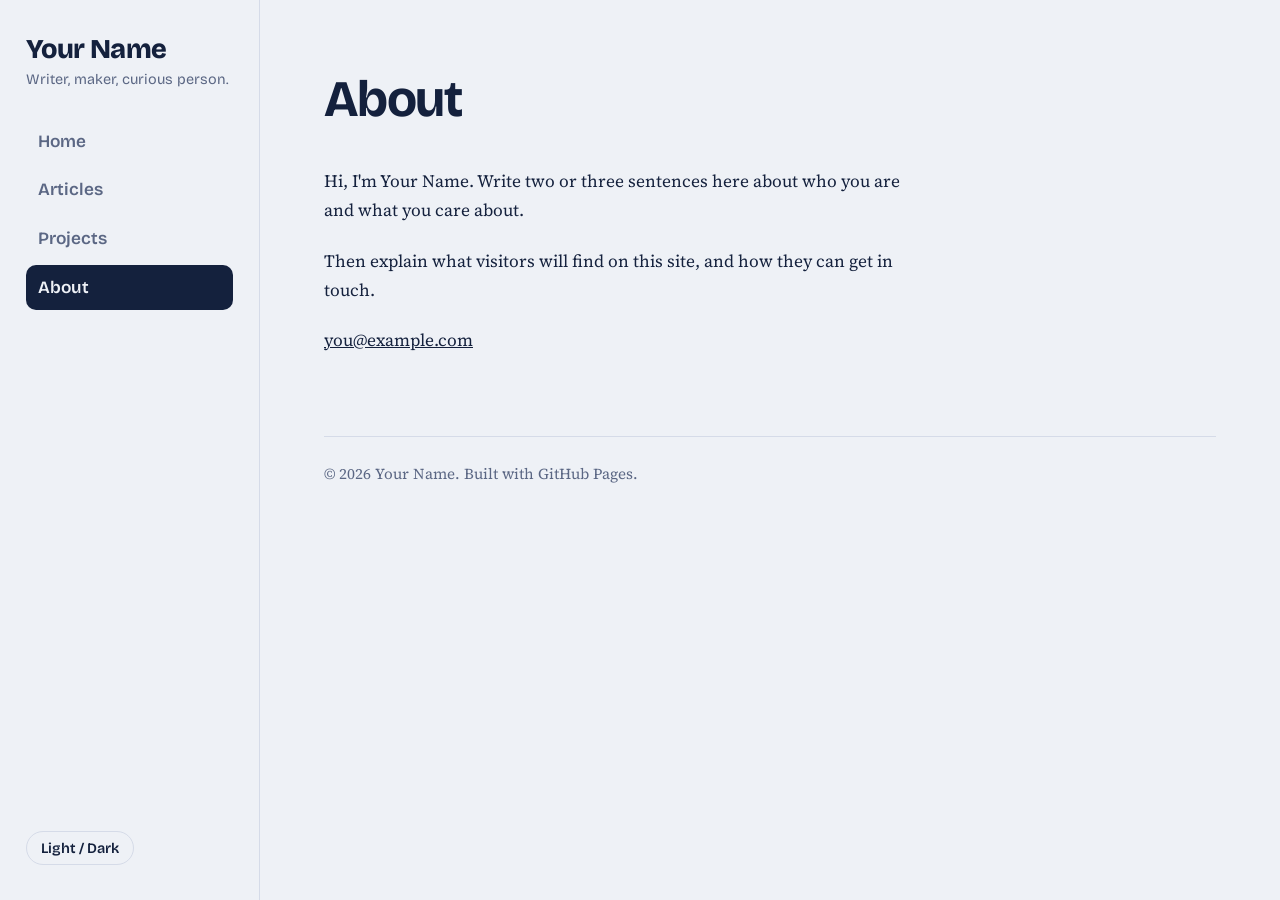
==== about.html @ 39b73208 "Add files via upload" ====
<!doctype html><html lang="en"><head><meta charset="utf-8"><meta name="viewport" content="width=device-width,initial-scale=1"><title>About - Your Name</title><link rel="preconnect" href="https://fonts.googleapis.com"><link href="https://fonts.googleapis.com/css2?family=Bricolage+Grotesque:wght@400;600;800&family=Source+Serif+4:ital,wght@0,400;0,600;1,400&display=swap" rel="stylesheet"><link rel="stylesheet" href="assets/style.css"></head><body><main><h1 style="font-size:3.2rem;letter-spacing:-.03em;margin:0 0 1.5rem">About</h1><div class="prose"><p>Hi, I'm Your Name. Write two or three sentences here about who you are and what you care about.</p><p>Then explain what visitors will find on this site, and how they can get in touch.</p><p><a href="mailto:you@example.com">you@example.com</a></p></div><footer>&copy; <span></span>. Built with GitHub Pages.</footer></main><script src="assets/script.js"></script></body></html>
---- assets/style.css ----
:root{--bg:#eef1f6;--panel:#fff;--ink:#14213d;--muted:#5b6784;--line:#d5dbe8;--accent:#2f5bea;--pop:#ffb627;--on-accent:#fff}
:root[data-theme="dark"]{--bg:#0e1424;--panel:#161e35;--ink:#e8ecf7;--muted:#9aa6c4;--line:#27314f;--accent:#7b9bff;--pop:#ffc547;--on-accent:#0e1424}
@media (prefers-color-scheme:dark){:root:not([data-theme="light"]){--bg:#0e1424;--panel:#161e35;--ink:#e8ecf7;--muted:#9aa6c4;--line:#27314f;--accent:#7b9bff;--pop:#ffc547;--on-accent:#0e1424}}
*{box-sizing:border-box}html{scroll-behavior:smooth}
body{margin:0;background:var(--bg);color:var(--ink);font:1.08rem/1.7 "Source Serif 4",Georgia,serif;display:grid;grid-template-columns:260px 1fr;min-height:100vh}
h1,h2,h3,.rail,.chip,.btn{font-family:"Bricolage Grotesque",system-ui,sans-serif}
a{color:inherit}
:focus-visible{outline:3px solid var(--accent);outline-offset:3px}
.rail{position:sticky;top:0;height:100vh;padding:2.2rem 1.6rem;display:flex;flex-direction:column;gap:2rem;border-right:1px solid var(--line)}
.logo{font-size:1.7rem;font-weight:800;line-height:1.05;text-decoration:none;letter-spacing:-.02em}
.logo span{display:block;font-size:.9rem;font-weight:400;color:var(--muted);margin-top:.5rem;letter-spacing:0}
.rail nav{display:flex;flex-direction:column;gap:.2rem}
.rail nav a{text-decoration:none;padding:.5rem .8rem;border-radius:10px;font-weight:600;color:var(--muted)}
.rail nav a:hover{background:var(--panel);color:var(--ink)}
.rail nav a[aria-current="page"]{background:var(--ink);color:var(--bg)}
#theme{margin-top:auto;align-self:flex-start;background:none;border:1px solid var(--line);color:var(--ink);padding:.45rem .9rem;border-radius:99px;cursor:pointer;font:600 .9rem "Bricolage Grotesque",sans-serif}
main{padding:3.5rem clamp(1.2rem,5vw,4.5rem) 4rem;max-width:1100px}
.hero h1{font-size:clamp(2.6rem,7vw,5.6rem);line-height:.98;letter-spacing:-.04em;margin:0 0 1.5rem;font-weight:800;max-width:14ch}
.hero p{font-size:1.3rem;max-width:34rem;color:var(--muted);margin:0 0 2rem}
.btn{display:inline-block;background:var(--accent);color:var(--on-accent);padding:.8rem 1.4rem;border-radius:12px;text-decoration:none;font-weight:700}
.btn.alt{background:transparent;color:var(--ink);border:2px solid var(--ink);margin-left:.6rem}
h2{font-size:1.9rem;letter-spacing:-.02em;margin:4rem 0 1.2rem}
.bento{display:grid;grid-template-columns:repeat(6,1fr);gap:1rem}
.tile{background:var(--panel);border:1px solid var(--line);border-radius:22px;padding:1.5rem;text-decoration:none;display:flex;flex-direction:column;justify-content:flex-end;min-height:210px;position:relative;overflow:hidden}
.tile h3{margin:.3rem 0;font-size:1.35rem;line-height:1.2;letter-spacing:-.01em}
.tile p{margin:0;color:var(--muted);font-size:.98rem;line-height:1.5}
.tile.big{grid-column:span 4;min-height:340px;background:var(--accent);color:var(--on-accent);border:0}
.tile.big p{color:inherit;opacity:.85}.tile.big h3{font-size:2.1rem}
.tile.big::before{content:"";position:absolute;right:-60px;top:-60px;width:260px;height:260px;border-radius:50%;background:var(--pop)}
.tile.wide{grid-column:span 2}.tile.third{grid-column:span 2}.tile.half{grid-column:span 3}
.tile:hover{transform:translateY(-4px);transition:transform .2s}
.chip{display:inline-block;font-size:.8rem;font-weight:700;padding:.2rem .7rem;border-radius:99px;background:var(--bg);color:var(--muted);align-self:flex-start;border:1px solid var(--line);cursor:pointer}
.big .chip{background:rgba(255,255,255,.2);color:inherit;border:0}
.filters{display:flex;gap:.5rem;flex-wrap:wrap;margin:1rem 0 2rem}
.filters .chip{font-size:.95rem;padding:.4rem 1rem}.filters .chip[aria-pressed="true"]{background:var(--ink);color:var(--bg)}
.list .tile{min-height:0}.hidden{display:none}
.prose{max-width:38rem}
.prose p{margin:0 0 1.3rem}
footer{margin-top:5rem;padding-top:1.5rem;border-top:1px solid var(--line);color:var(--muted);font-size:.95rem}
.subscribe{display:flex;gap:.6rem;flex-wrap:wrap}
.subscribe input{flex:1;min-width:200px;padding:.8rem 1rem;border-radius:12px;border:1px solid var(--line);background:var(--panel);color:var(--ink);font:inherit}
@media(max-width:860px){
body{grid-template-columns:1fr}
.rail{position:static;height:auto;flex-direction:row;flex-wrap:wrap;align-items:center;justify-content:space-between;padding:1rem 1.2rem;border:0;border-bottom:1px solid var(--line);gap:.8rem}
.logo span{display:none}.rail nav{flex-direction:row;flex-wrap:wrap}#theme{margin:0}
.bento{grid-template-columns:1fr}.tile.big,.tile.wide,.tile.third,.tile.half{grid-column:auto}
}
@media(prefers-reduced-motion:reduce){*{transition:none!important;scroll-behavior:auto!important}}
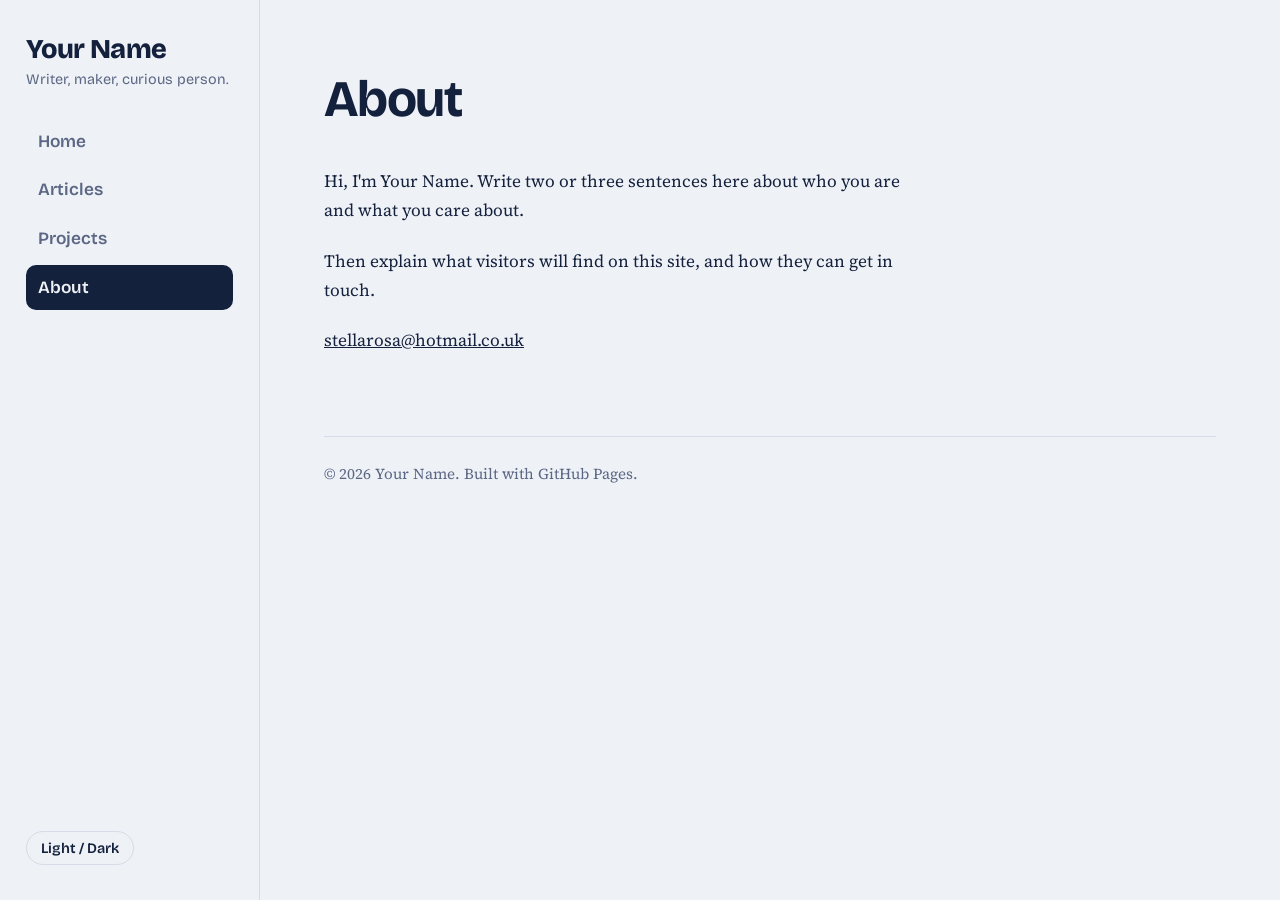
==== commit 7a62f81d: "Update about.html" ====
--- a/about.html
+++ b/about.html
@@ -1 +1,26 @@
-<!doctype html><html lang="en"><head><meta charset="utf-8"><meta name="viewport" content="width=device-width,initial-scale=1"><title>About - Your Name</title><link rel="preconnect" href="https://fonts.googleapis.com"><link href="https://fonts.googleapis.com/css2?family=Bricolage+Grotesque:wght@400;600;800&family=Source+Serif+4:ital,wght@0,400;0,600;1,400&display=swap" rel="stylesheet"><link rel="stylesheet" href="assets/style.css"></head><body><main><h1 style="font-size:3.2rem;letter-spacing:-.03em;margin:0 0 1.5rem">About</h1><div class="prose"><p>Hi, I'm Your Name. Write two or three sentences here about who you are and what you care about.</p><p>Then explain what visitors will find on this site, and how they can get in touch.</p><p><a href="mailto:you@example.com">you@example.com</a></p></div><footer>&copy; <span></span>. Built with GitHub Pages.</footer></main><script src="assets/script.js"></script></body></html>+<!doctype html>
+<html lang="en">
+<head>
+  <meta charset="utf-8">
+  <meta name="viewport" content="width=device-width,initial-scale=1">
+  <title>About - Stella Arnold</title>
+  <link rel="preconnect" href="https://fonts.googleapis.com">
+  <link href="https://fonts.googleapis.com/css2?family=Bricolage+Grotesque:wght@400;600;800&family=Source+Serif+4:ital,wght@0,400;0,600;1,400&display=swap" rel="stylesheet">
+  <link rel="stylesheet" href="assets/style.css">
+</head>
+<body>
+  <main>
+    <h1 style="font-size:3.2rem;letter-spacing:-.03em;margin:0 0 1.5rem">About</h1>
+
+    <div class="prose">
+      <p>Hi, I'm Your Name. Write two or three sentences here about who you are and what you care about.</p>
+      <p>Then explain what visitors will find on this site, and how they can get in touch.</p>
+      <p><a href="mailto:email">stellarosa@hotmail.co.uk</a></p>
+    </div>
+
+    <footer>&copy; <span></span>. Built with GitHub Pages.</footer>
+  </main>
+
+  <script src="assets/script.js"></script>
+</body>
+</html>
